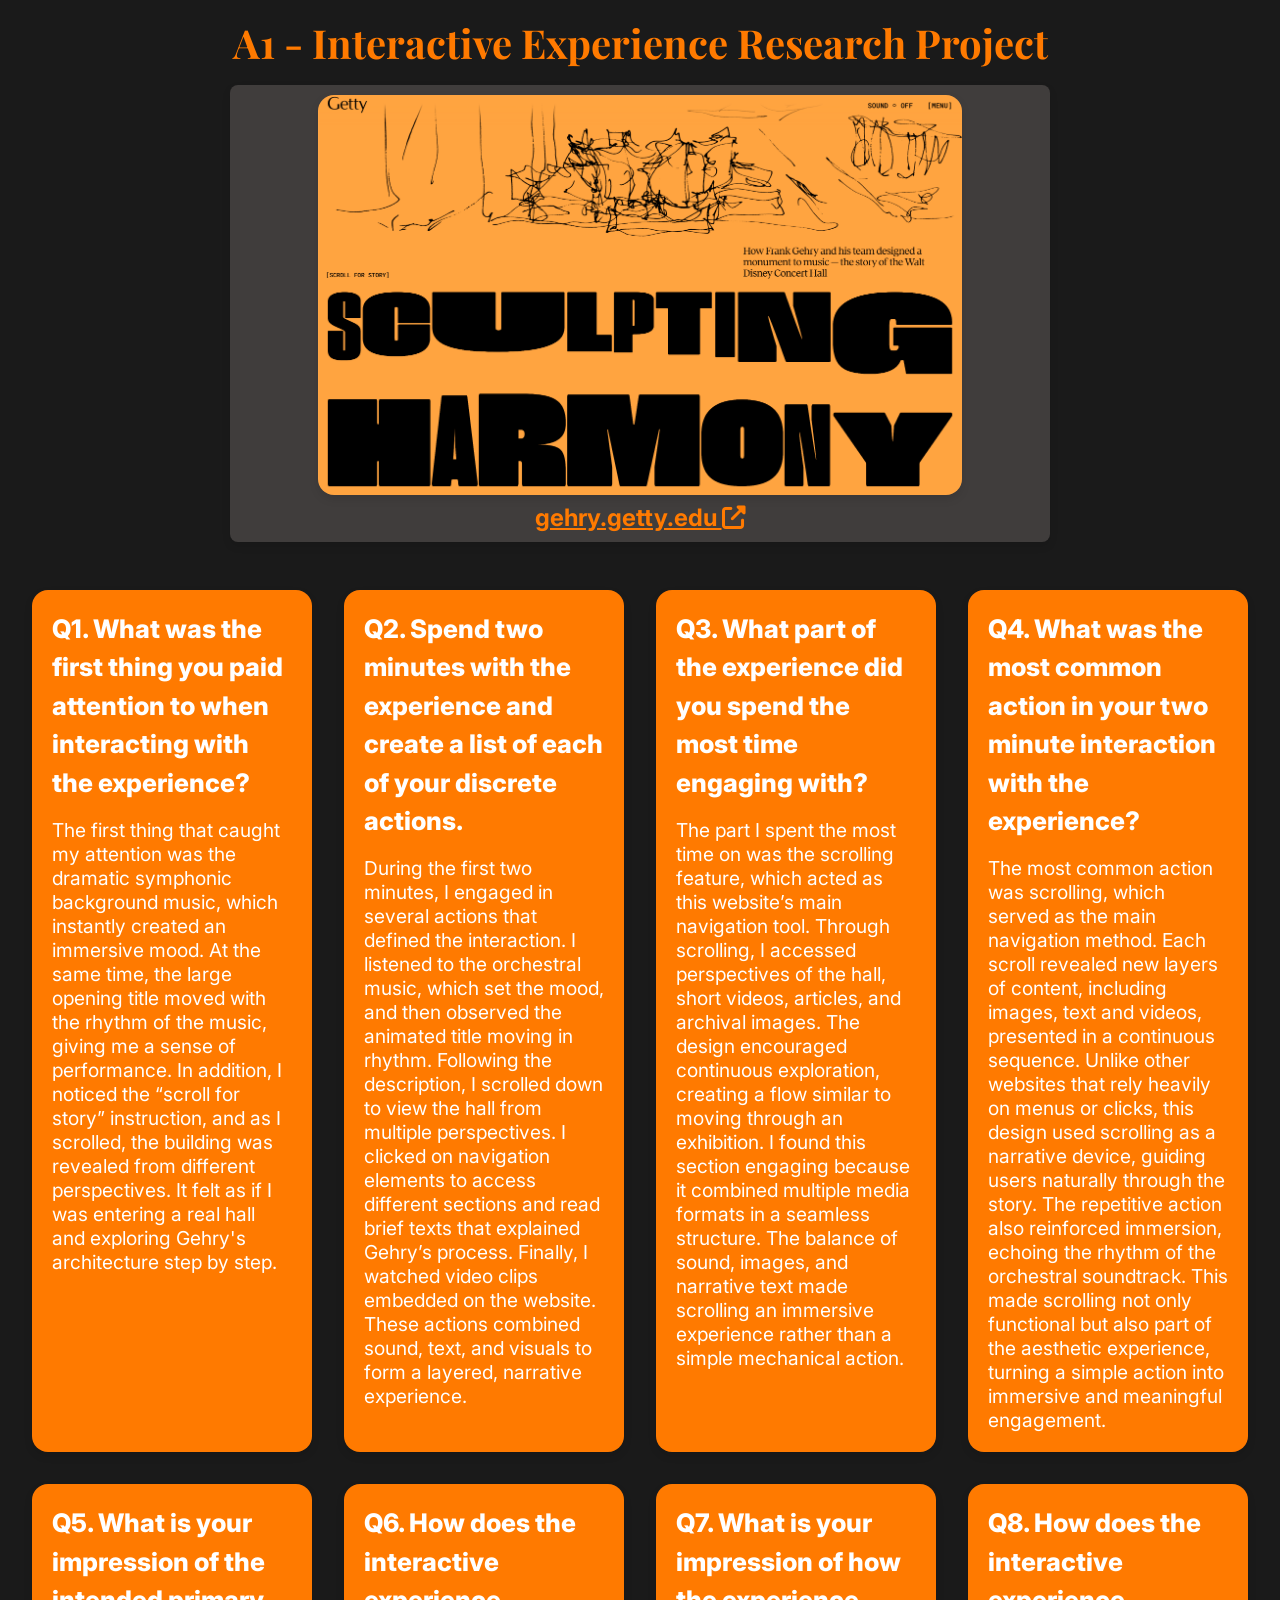
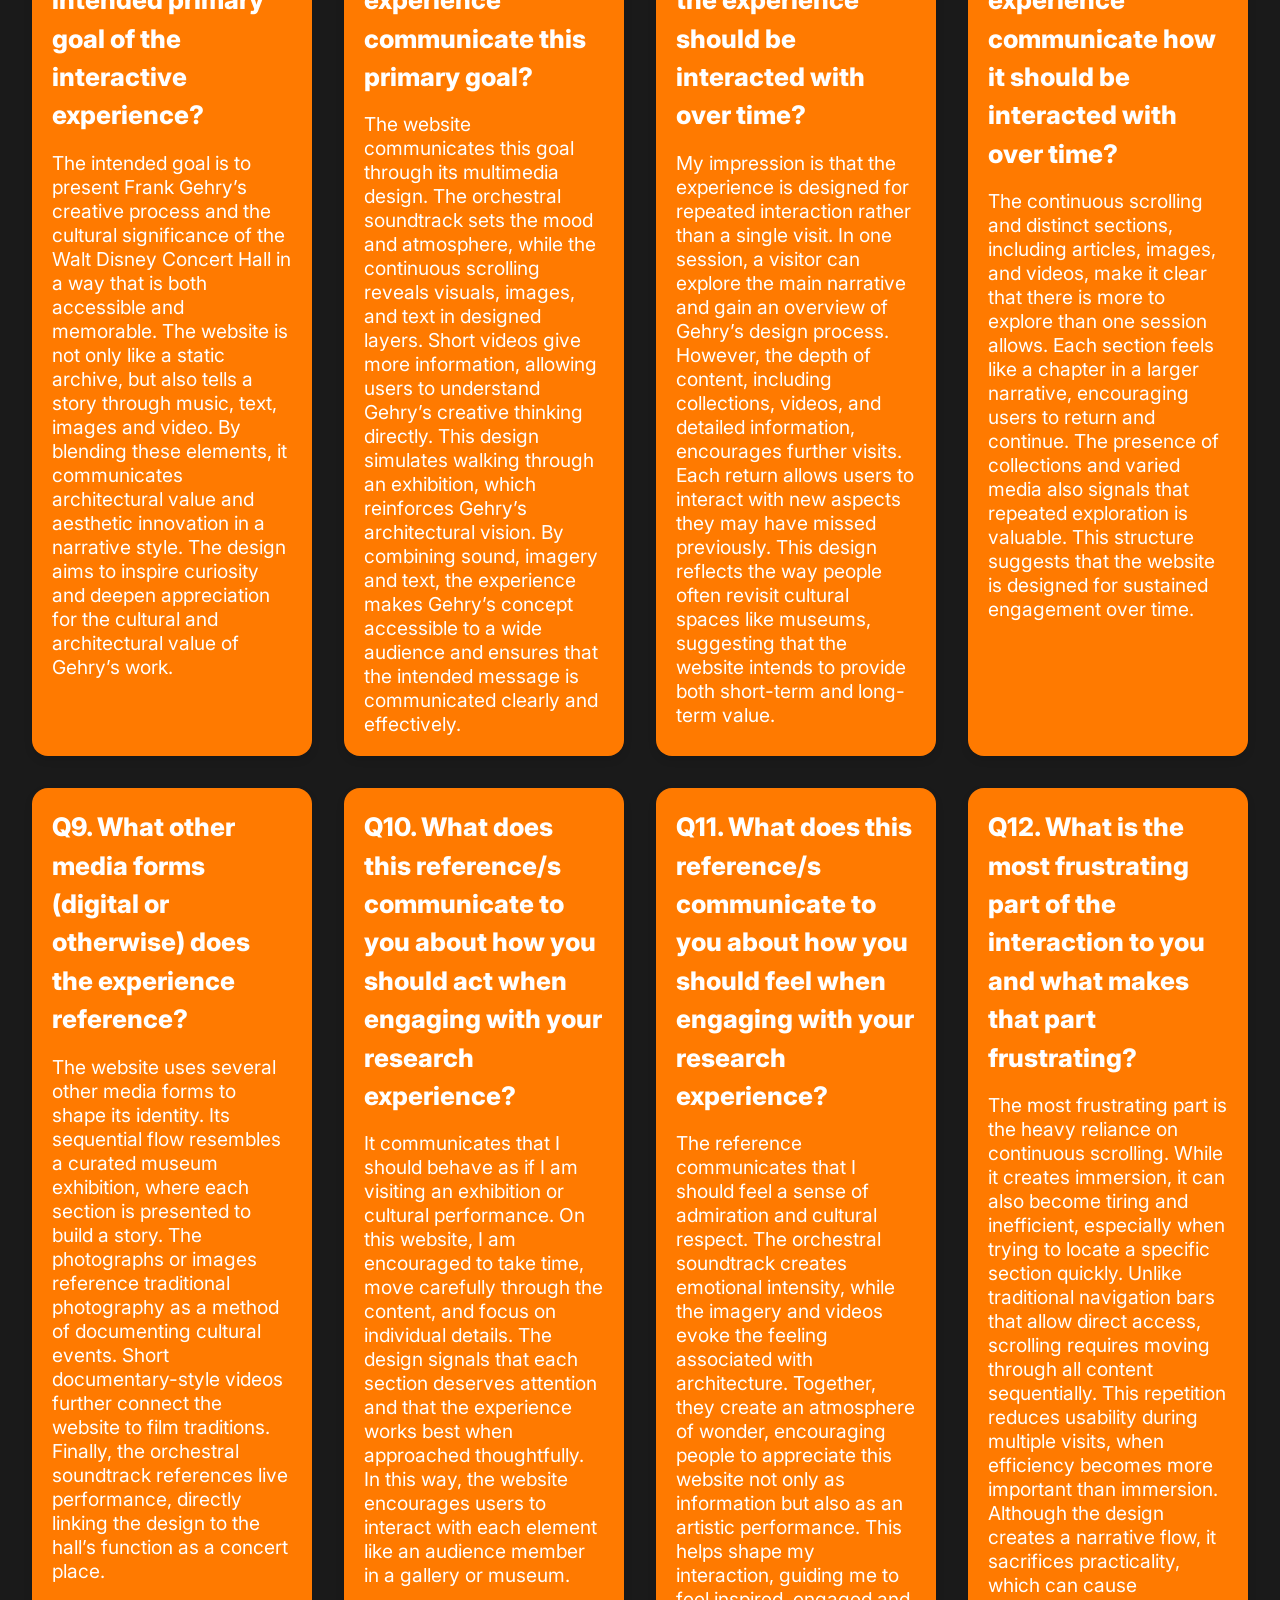
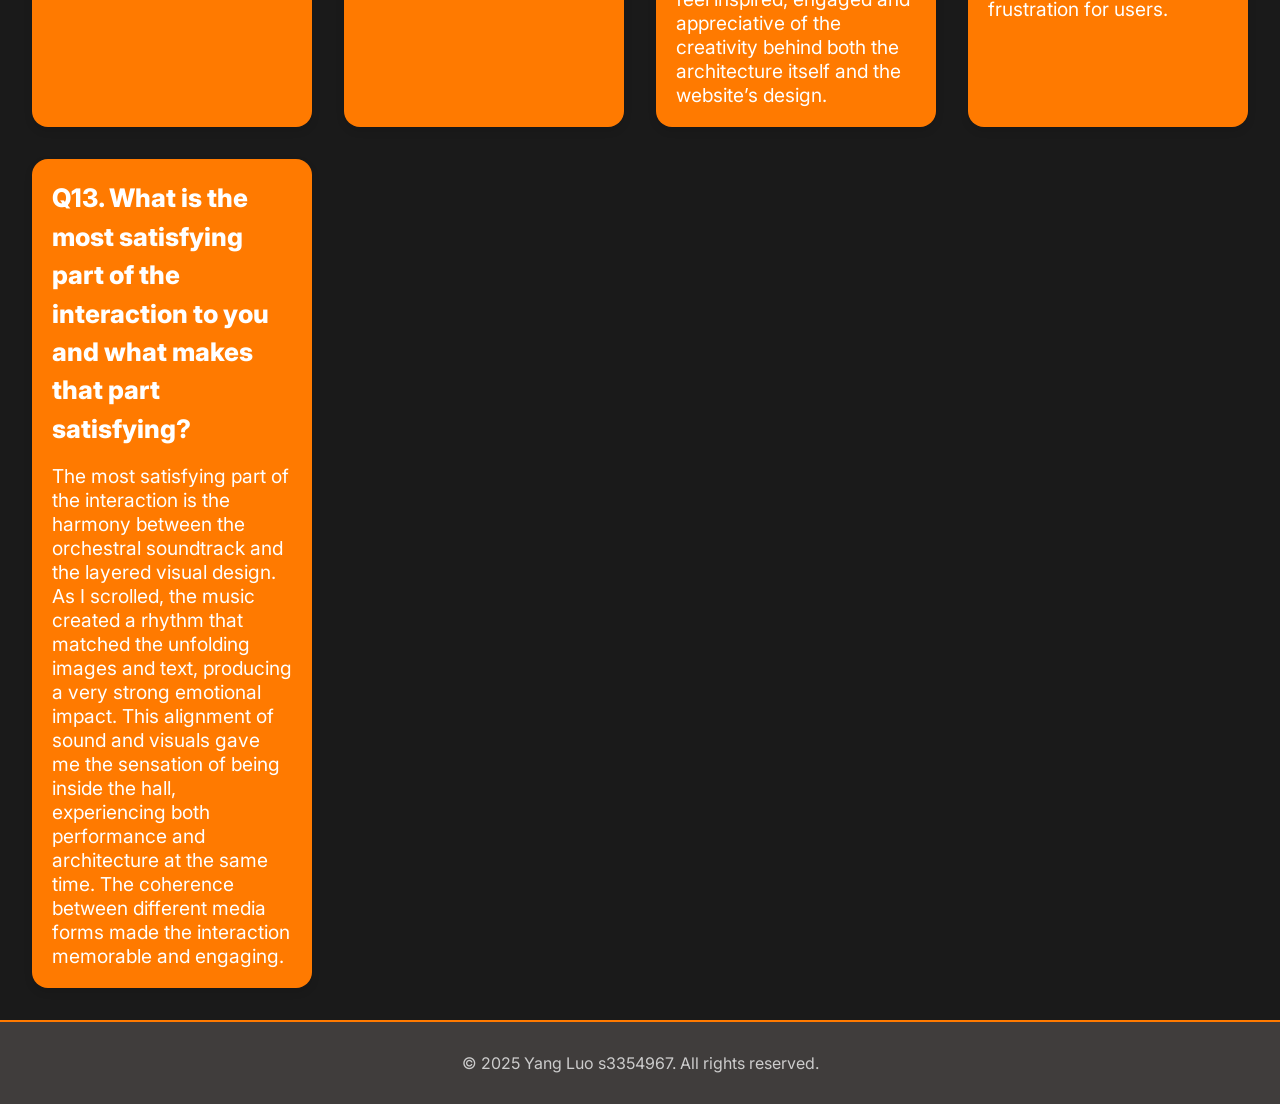
==== assignment1/index.html @ c5dcdebf "update at1 at1 update" ====
<!DOCTYPE html>
<html lang="en">
  <head>
    <meta charset="UTF-8" />
    <meta name="viewport" content="width=device-width, initial-scale=1.0" />
    <title>Interactive Experience Research Project</title>
    <link rel="stylesheet" href="style.css" />
    <link
      href="https://fonts.googleapis.com/css2?family=Inter&family=Playfair+Display&display=swap"
      rel="stylesheet"
    />
    <link
      rel="stylesheet"
      href="https://cdnjs.cloudflare.com/ajax/libs/font-awesome/6.4.0/css/all.min.css"
    />
    <link rel="apple-touch-icon" sizes="180x180" href="/apple-touch-icon.png" />
    <link rel="icon" type="image/png" sizes="32x32" href="/favicon-32x32.png" />
    <link rel="icon" type="image/png" sizes="16x16" href="/favicon-16x16.png" />
    <link rel="manifest" href="/site.webmanifest" />
  </head>
  <body>
    <h1>A1 - Interactive Experience Research Project</h1>
    <figure class="cover">
      <img src="images/img1.png" alt="website" />
      <figcaption>
        <a href="https://gehry.getty.edu/" target="_blank">
          gehry.getty.edu
          <i class="fas fa-external-link-alt"></i>
        </a>
      </figcaption>
    </figure>

    <div class="container">
      <section class="card">
        <h2>
          Q1. What was the first thing you paid attention to when interacting
          with the experience?
        </h2>
        <p class="answer">
          The first thing that caught my attention was the dramatic symphonic
          background music, which instantly created an immersive mood. At the
          same time, the large opening title moved with the rhythm of the music,
          giving me a sense of performance. In addition, I noticed the “scroll
          for story” instruction, and as I scrolled, the building was revealed
          from different perspectives. It felt as if I was entering a real hall
          and exploring Gehry's architecture step by step.
        </p>
      </section>
      <section class="card">
        <h2>
          Q2. Spend two minutes with the experience and create a list of each of
          your discrete actions.
        </h2>
        <p class="answer">
          During the first two minutes, I engaged in several actions that
          defined the interaction. I listened to the orchestral music, which set
          the mood, and then observed the animated title moving in rhythm.
          Following the description, I scrolled down to view the hall from
          multiple perspectives. I clicked on navigation elements to access
          different sections and read brief texts that explained Gehry’s
          process. Finally, I watched video clips embedded on the website. These
          actions combined sound, text, and visuals to form a layered, narrative
          experience.
        </p>
      </section>
      <section class="card">
        <h2>
          Q3. What part of the experience did you spend the most time engaging
          with?
        </h2>
        <p class="answer">
          The part I spent the most time on was the scrolling feature, which
          acted as this website’s main navigation tool. Through scrolling, I
          accessed perspectives of the hall, short videos, articles, and
          archival images. The design encouraged continuous exploration,
          creating a flow similar to moving through an exhibition. I found this
          section engaging because it combined multiple media formats in a
          seamless structure. The balance of sound, images, and narrative text
          made scrolling an immersive experience rather than a simple mechanical
          action.
        </p>
      </section>
      <section class="card">
        <h2>
          Q4. What was the most common action in your two minute interaction
          with the experience?
        </h2>
        <p class="answer">
          The most common action was scrolling, which served as the main
          navigation method. Each scroll revealed new layers of content,
          including images, text and videos, presented in a continuous sequence.
          Unlike other websites that rely heavily on menus or clicks, this
          design used scrolling as a narrative device, guiding users naturally
          through the story. The repetitive action also reinforced immersion,
          echoing the rhythm of the orchestral soundtrack. This made scrolling
          not only functional but also part of the aesthetic experience, turning
          a simple action into immersive and meaningful engagement.
        </p>
      </section>
      <section class="card">
        <h2>
          Q5. What is your impression of the intended primary goal of the
          interactive experience?
        </h2>
        <p class="answer">
          The intended goal is to present Frank Gehry’s creative process and the
          cultural significance of the Walt Disney Concert Hall in a way that is
          both accessible and memorable. The website is not only like a static
          archive, but also tells a story through music, text, images and video.
          By blending these elements, it communicates architectural value and
          aesthetic innovation in a narrative style. The design aims to inspire
          curiosity and deepen appreciation for the cultural and architectural
          value of Gehry’s work.
        </p>
      </section>
      <section class="card">
        <h2>
          Q6. How does the interactive experience communicate this primary goal?
        </h2>
        <p class="answer">
          The website communicates this goal through its multimedia design. The
          orchestral soundtrack sets the mood and atmosphere, while the
          continuous scrolling reveals visuals, images, and text in designed
          layers. Short videos give more information, allowing users to
          understand Gehry’s creative thinking directly. This design simulates
          walking through an exhibition, which reinforces Gehry’s architectural
          vision. By combining sound, imagery and text, the experience makes
          Gehry’s concept accessible to a wide audience and ensures that the
          intended message is communicated clearly and effectively.
        </p>
      </section>
      <section class="card">
        <h2>
          Q7. What is your impression of how the experience should be interacted
          with over time?
        </h2>
        <p class="answer">
          My impression is that the experience is designed for repeated
          interaction rather than a single visit. In one session, a visitor can
          explore the main narrative and gain an overview of Gehry’s design
          process. However, the depth of content, including collections, videos,
          and detailed information, encourages further visits. Each return
          allows users to interact with new aspects they may have missed
          previously. This design reflects the way people often revisit cultural
          spaces like museums, suggesting that the website intends to provide
          both short-term and long-term value.
        </p>
      </section>
      <section class="card">
        <h2>
          Q8. How does the interactive experience communicate how it should be
          interacted with over time?
        </h2>
        <p class="answer">
          The continuous scrolling and distinct sections, including articles,
          images, and videos, make it clear that there is more to explore than
          one session allows. Each section feels like a chapter in a larger
          narrative, encouraging users to return and continue. The presence of
          collections and varied media also signals that repeated exploration is
          valuable. This structure suggests that the website is designed for
          sustained engagement over time.
        </p>
      </section>
      <section class="card">
        <h2>
          Q9. What other media forms (digital or otherwise) does the experience
          reference?
        </h2>
        <p class="answer">
          The website uses several other media forms to shape its identity. Its
          sequential flow resembles a curated museum exhibition, where each
          section is presented to build a story. The photographs or images
          reference traditional photography as a method of documenting cultural
          events. Short documentary-style videos further connect the website to
          film traditions. Finally, the orchestral soundtrack references live
          performance, directly linking the design to the hall’s function as a
          concert place.
        </p>
      </section>
      <section class="card">
        <h2>
          Q10. What does this reference/s communicate to you about how you
          should act when engaging with your research experience?
        </h2>
        <p class="answer">
          It communicates that I should behave as if I am visiting an exhibition
          or cultural performance. On this website, I am encouraged to take
          time, move carefully through the content, and focus on individual
          details. The design signals that each section deserves attention and
          that the experience works best when approached thoughtfully. In this
          way, the website encourages users to interact with each element like
          an audience member in a gallery or museum.
        </p>
      </section>

      <section class="card">
        <h2>
          Q11. What does this reference/s communicate to you about how you
          should feel when engaging with your research experience?
        </h2>
        <p class="answer">
          The reference communicates that I should feel a sense of admiration
          and cultural respect. The orchestral soundtrack creates emotional
          intensity, while the imagery and videos evoke the feeling associated
          with architecture. Together, they create an atmosphere of wonder,
          encouraging people to appreciate this website not only as information
          but also as an artistic performance. This helps shape my interaction,
          guiding me to feel inspired, engaged and appreciative of the
          creativity behind both the architecture itself and the website’s
          design.
        </p>
      </section>
      <section class="card">
        <h2>
          Q12. What is the most frustrating part of the interaction to you and
          what makes that part frustrating?
        </h2>
        <p class="answer">
          The most frustrating part is the heavy reliance on continuous
          scrolling. While it creates immersion, it can also become tiring and
          inefficient, especially when trying to locate a specific section
          quickly. Unlike traditional navigation bars that allow direct access,
          scrolling requires moving through all content sequentially. This
          repetition reduces usability during multiple visits, when efficiency
          becomes more important than immersion. Although the design creates a
          narrative flow, it sacrifices practicality, which can cause
          frustration for users.
        </p>
      </section>
      <section class="card">
        <h2>
          Q13. What is the most satisfying part of the interaction to you and
          what makes that part satisfying?
        </h2>
        <p class="answer">
          The most satisfying part of the interaction is the harmony between the
          orchestral soundtrack and the layered visual design. As I scrolled,
          the music created a rhythm that matched the unfolding images and text,
          producing a very strong emotional impact. This alignment of sound and
          visuals gave me the sensation of being inside the hall, experiencing
          both performance and architecture at the same time. The coherence
          between different media forms made the interaction memorable and
          engaging.
        </p>
      </section>
    </div>
    <footer>
      <p>&copy; 2025 Yang Luo s3354967. All rights reserved.</p>
    </footer>
  </body>
</html>
---- assignment1/style.css ----
html,
body {
  background-color: #1a1a1a;
  height: 100%;
  margin: 0;
  font-family: "Inter", sans-serif;
  color: #ffffff;
}

h1 {
  font-family: "Playfair Display", serif;
  font-size: 2.5em;
  color: #ff7a00;
  margin: 1rem 1rem 0.25rem;
  text-align: center;
}

.cover {
  font-family: "Inter", sans-serif;
  font-size: 1.5em;
  max-width: 800px;
  color: #ff7a00;
  display: flex;
  flex-direction: column;
  align-items: center;
  margin: 1rem auto;
  text-align: center;
  padding: 10px;
  background-color: #403d3c;
  border-radius: 8px;
  box-shadow: 0 4px 8px rgba(0, 0, 0, 0.1);
}

.cover img {
  width: auto;
  height: 400px;
  object-fit: cover;
  border-radius: 16px;
  box-shadow: 0 4px 10px rgba(0, 0, 0, 0.1);
  margin-bottom: 0.5rem;
}
.cover figcaption {
  font-family: "Inter", sans-serif;
  font-size: 1em;
  color: #403d3c;
  text-align: center;
}
.cover figcaption a {
  color: #ff7a00;
  text-decoration: underline;
  font-weight: bold;
}

.container {
  display: grid;
  grid-template-columns: repeat(4, 1fr);
  max-width: 2100px;
  margin: 0 auto;
  gap: 2rem;
  padding: 2rem;
  align-items: stretch;
}

.card {
  background: #ff7a00;
  padding: 1.25rem;
  border-radius: 16px;
  display: grid;
  grid-template-rows: auto 1fr;
  color: #ffffff;
  font-size: 1.2rem;
  box-shadow: 0 4px 8px rgba(0, 0, 0, 0.1);
}

.card h2 {
  margin: 0 0 1rem;
  font-weight: 800;
  font-size: 1.6rem;
  line-height: 1.5;
}

.answer {
  margin: 0;
  line-height: 1.5rem;
  font-family: "Inter", sans-serif;
  color: #ffffff;
  font-size: 1.2rem;
  text-align: left;
}

footer {
  font-family: "Inter", sans-serif;
  text-align: center;
  padding: 15px;
  background-color: #403d3c;
  font-size: 1rem;
  color: #cccccc;
  border-top: 2px solid #ff7a00;
}
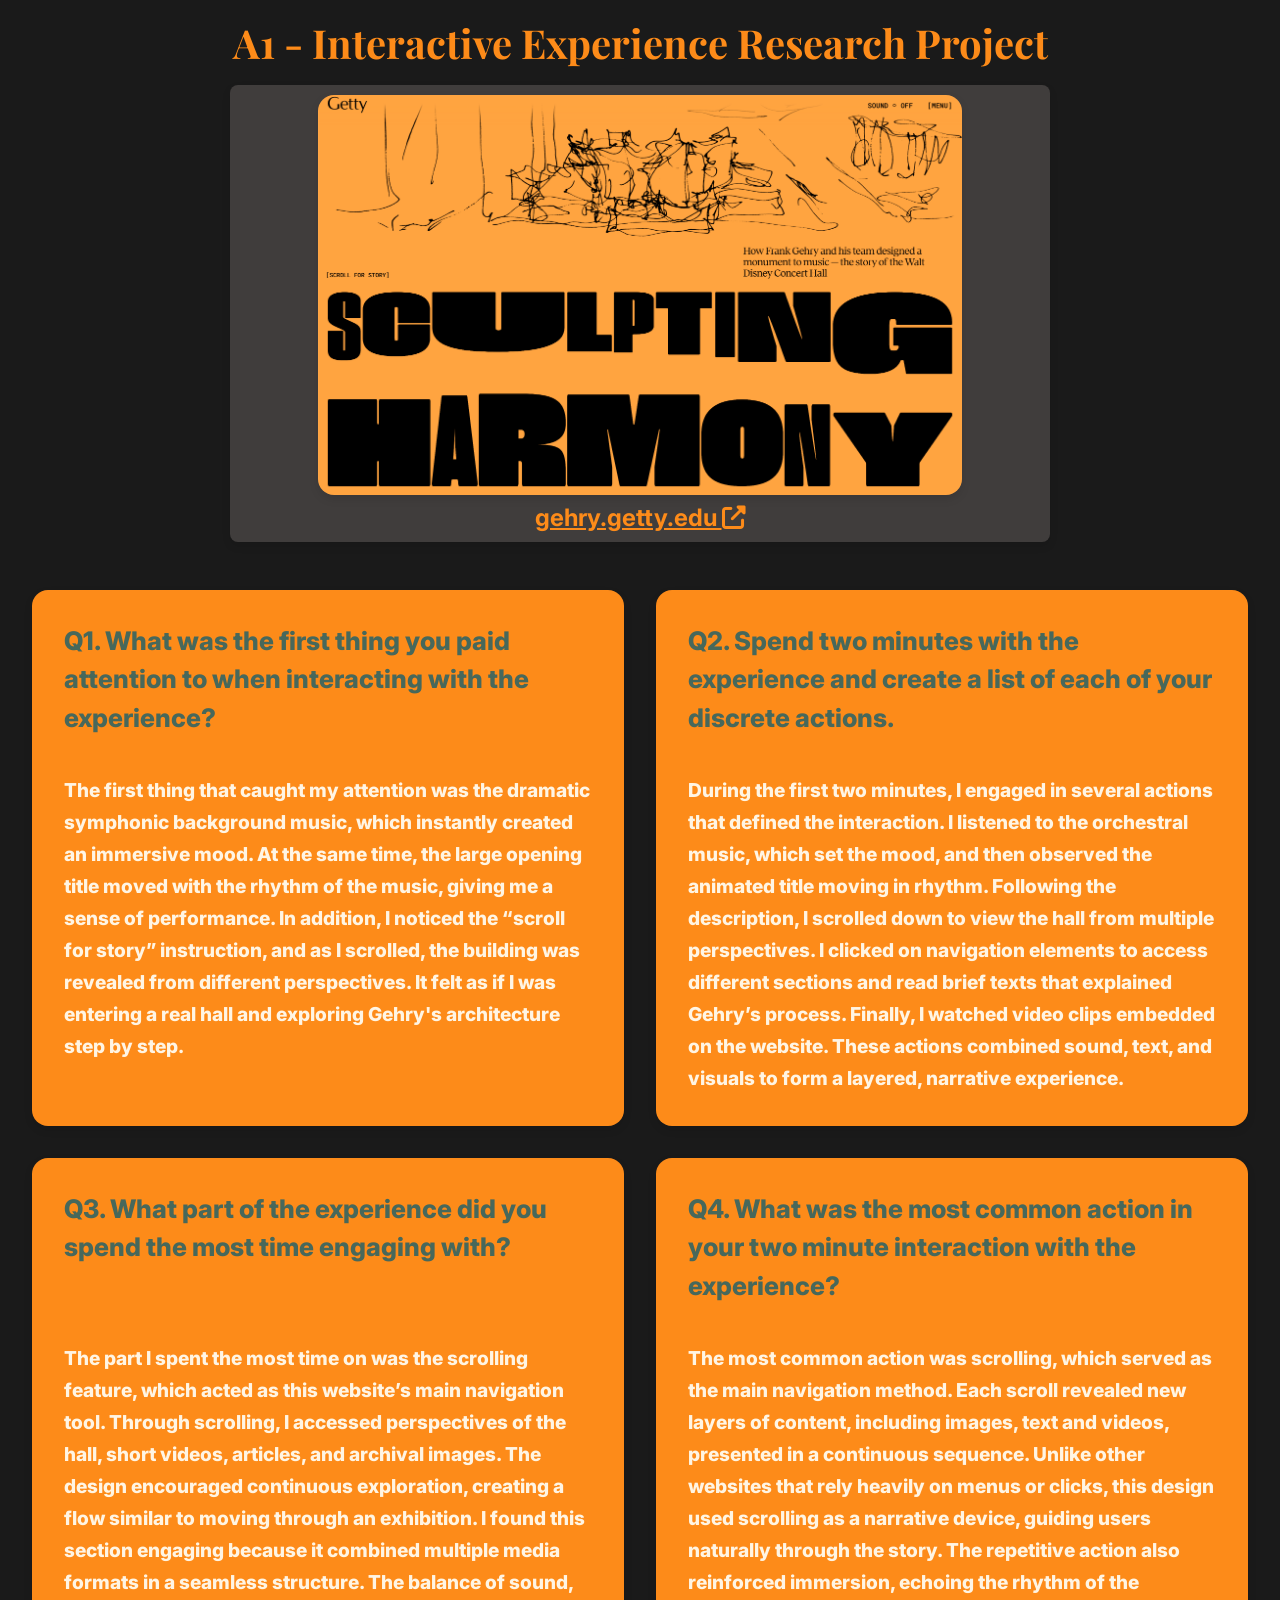
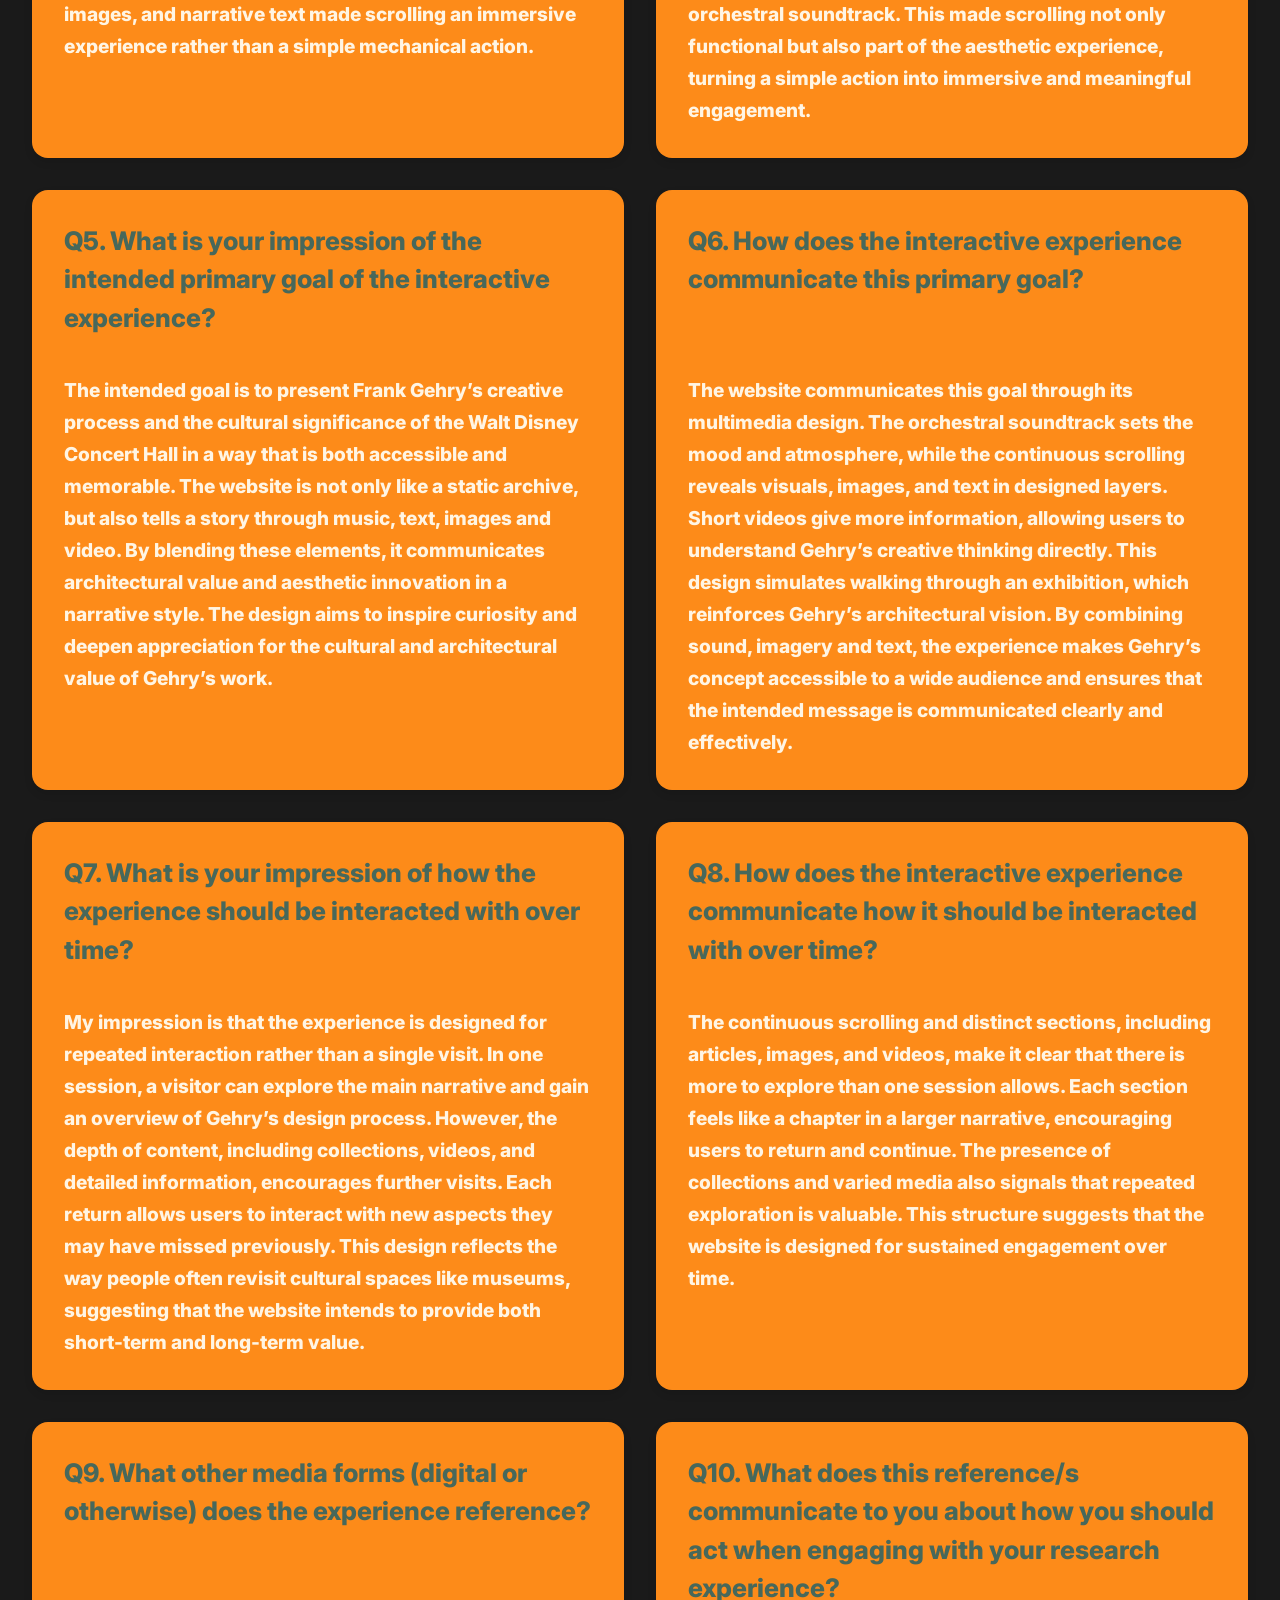
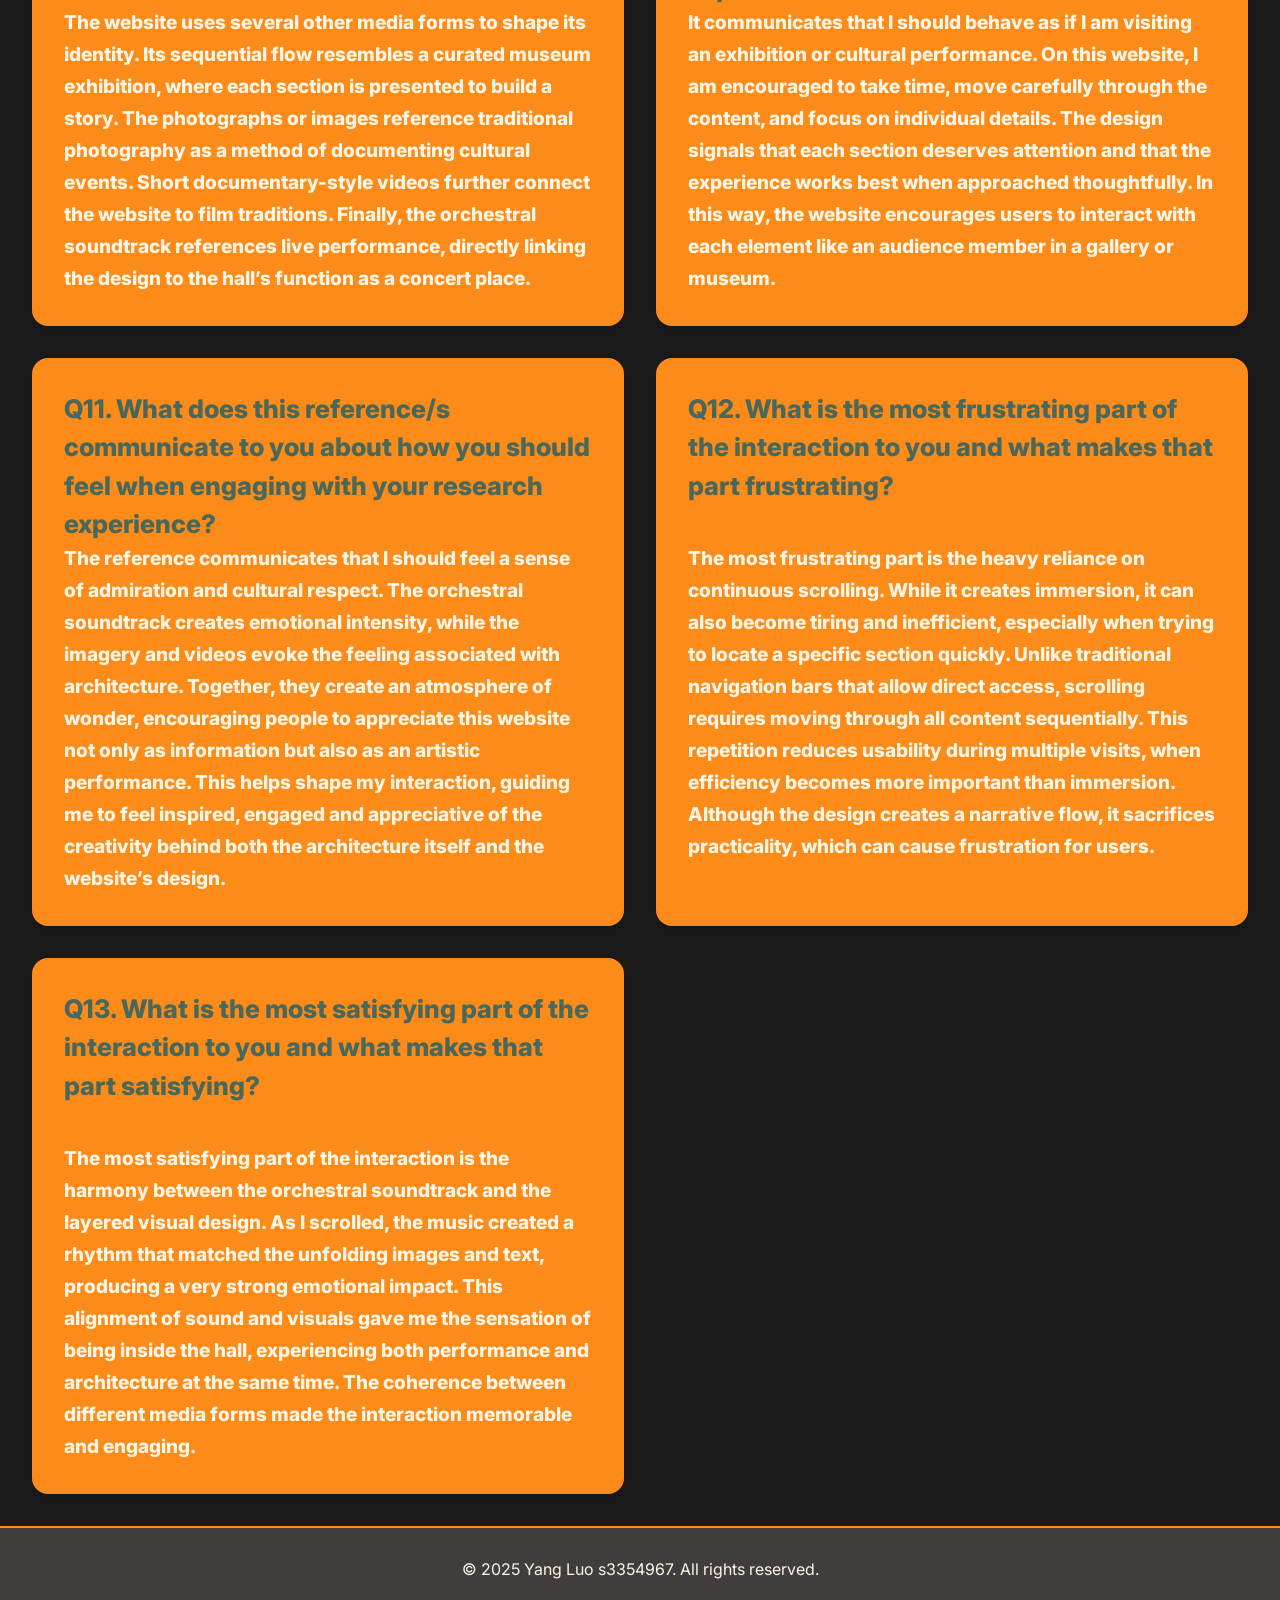
==== commit 0f0a4ac3: "css updated" ====
--- a/assignment1/index.html
+++ b/assignment1/index.html
@@ -4,7 +4,6 @@
     <meta charset="UTF-8" />
     <meta name="viewport" content="width=device-width, initial-scale=1.0" />
     <title>Interactive Experience Research Project</title>
-    <link rel="stylesheet" href="style.css" />
     <link
       href="https://fonts.googleapis.com/css2?family=Inter&family=Playfair+Display&display=swap"
       rel="stylesheet"
@@ -13,13 +12,16 @@
       rel="stylesheet"
       href="https://cdnjs.cloudflare.com/ajax/libs/font-awesome/6.4.0/css/all.min.css"
     />
-    <link rel="apple-touch-icon" sizes="180x180" href="/apple-touch-icon.png" />
-    <link rel="icon" type="image/png" sizes="32x32" href="/favicon-32x32.png" />
-    <link rel="icon" type="image/png" sizes="16x16" href="/favicon-16x16.png" />
+    <link rel="stylesheet" href="style.css" />
+    <link rel="apple-touch-icon" sizes="180x180" href="apple-touch-icon.png" />
+    <link rel="icon" type="image/png" sizes="32x32" href="favicon-32x32.png" />
+    <link rel="icon" type="image/png" sizes="16x16" href="favicon-16x16.png" />
     <link rel="manifest" href="/site.webmanifest" />
   </head>
   <body>
     <h1>A1 - Interactive Experience Research Project</h1>
+    <!-- Figure: shows a screenshot and a caption with the souce link.
+         This explains the context of my assignment -->
     <figure class="cover">
       <img src="images/img1.png" alt="website" />
       <figcaption>
@@ -29,7 +31,8 @@
         </a>
       </figcaption>
     </figure>
-
+    <!-- Container for all question-and-answer cards, 
+             I use Grid for responsive layout -->
     <div class="container">
       <section class="card">
         <h2>
@@ -166,6 +169,7 @@
           Q9. What other media forms (digital or otherwise) does the experience
           reference?
         </h2>
+
         <p class="answer">
           The website uses several other media forms to shape its identity. Its
           sequential flow resembles a curated museum exhibition, where each
@@ -244,6 +248,7 @@
         </p>
       </section>
     </div>
+    <!--  -->
     <footer>
       <p>&copy; 2025 Yang Luo s3354967. All rights reserved.</p>
     </footer>
--- a/assignment1/style.css
+++ b/assignment1/style.css
@@ -1,16 +1,25 @@
+:root {
+  --title-height: 8.5rem;
+  --title-gap: 1rem;
+  --answer-gap: 1rem;
+  --primary-color: #fd8b19;
+  --secondary-color: #47685b;
+  --text-color: #fff5e4;
+  --secondary-bg-color: #403d3c;
+}
+
 html,
 body {
   background-color: #1a1a1a;
   height: 100%;
   margin: 0;
   font-family: "Inter", sans-serif;
-  color: #ffffff;
 }
 
 h1 {
   font-family: "Playfair Display", serif;
   font-size: 2.5em;
-  color: #ff7a00;
+  color: var(--primary-color);
   margin: 1rem 1rem 0.25rem;
   text-align: center;
 }
@@ -19,14 +28,14 @@
   font-family: "Inter", sans-serif;
   font-size: 1.5em;
   max-width: 800px;
-  color: #ff7a00;
+  color: var(--primary-color);
   display: flex;
   flex-direction: column;
   align-items: center;
   margin: 1rem auto;
   text-align: center;
   padding: 10px;
-  background-color: #403d3c;
+  background-color: var(--secondary-bg-color);
   border-radius: 8px;
   box-shadow: 0 4px 8px rgba(0, 0, 0, 0.1);
 }
@@ -46,15 +55,15 @@
   text-align: center;
 }
 .cover figcaption a {
-  color: #ff7a00;
+  color: var(--primary-color);
   text-decoration: underline;
   font-weight: bold;
 }
 
 .container {
   display: grid;
-  grid-template-columns: repeat(4, 1fr);
-  max-width: 2100px;
+  grid-template-columns: repeat(auto-fill, minmax(450px, 1fr));
+  max-width: 2400px;
   margin: 0 auto;
   gap: 2rem;
   padding: 2rem;
@@ -62,38 +71,48 @@
 }
 
 .card {
-  background: #ff7a00;
-  padding: 1.25rem;
+  background: var(--primary-color);
+  padding: 2rem;
   border-radius: 16px;
   display: grid;
-  grid-template-rows: auto 1fr;
-  color: #ffffff;
+  grid-template-rows: var(--title-height) 1fr;
+  row-gap: var(--title-gap);
+  color: var(--primary-color);
   font-size: 1.2rem;
   box-shadow: 0 4px 8px rgba(0, 0, 0, 0.1);
 }
 
 .card h2 {
-  margin: 0 0 1rem;
+  margin: 0;
   font-weight: 800;
   font-size: 1.6rem;
   line-height: 1.5;
+  align-self: start;
+  overflow: hidden;
+  color: var(--secondary-color);
 }
 
 .answer {
   margin: 0;
-  line-height: 1.5rem;
+  line-height: 2rem;
   font-family: "Inter", sans-serif;
-  color: #ffffff;
+  color: var(--text-color);
+  font-weight: 800;
   font-size: 1.2rem;
   text-align: left;
+  display: flex;
+  flex-direction: column;
+  gap: var(--answer-gap);
+
+  overflow: auto;
 }
 
 footer {
   font-family: "Inter", sans-serif;
   text-align: center;
   padding: 15px;
-  background-color: #403d3c;
+  background-color: var(--secondary-bg-color);
   font-size: 1rem;
-  color: #cccccc;
-  border-top: 2px solid #ff7a00;
+  color: var(--text-color);
+  border-top: 2px solid var(--primary-color);
 }
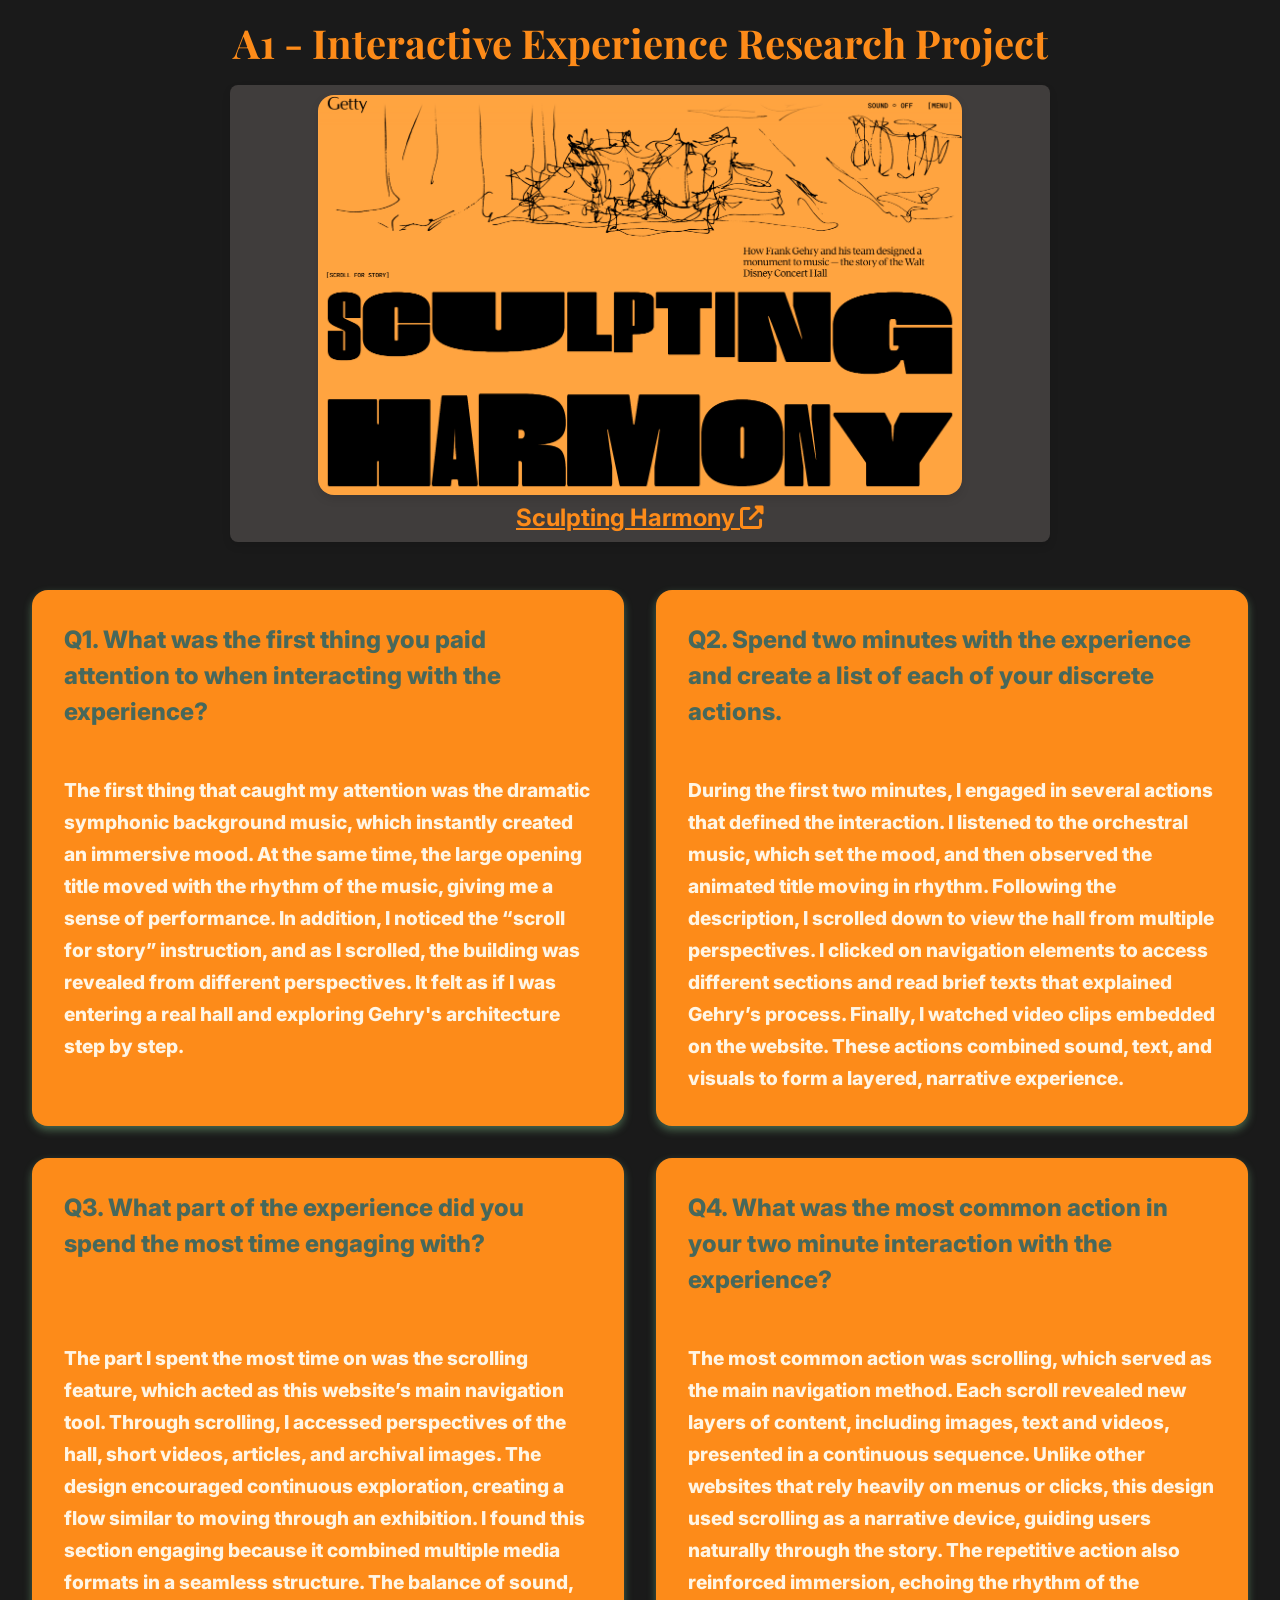
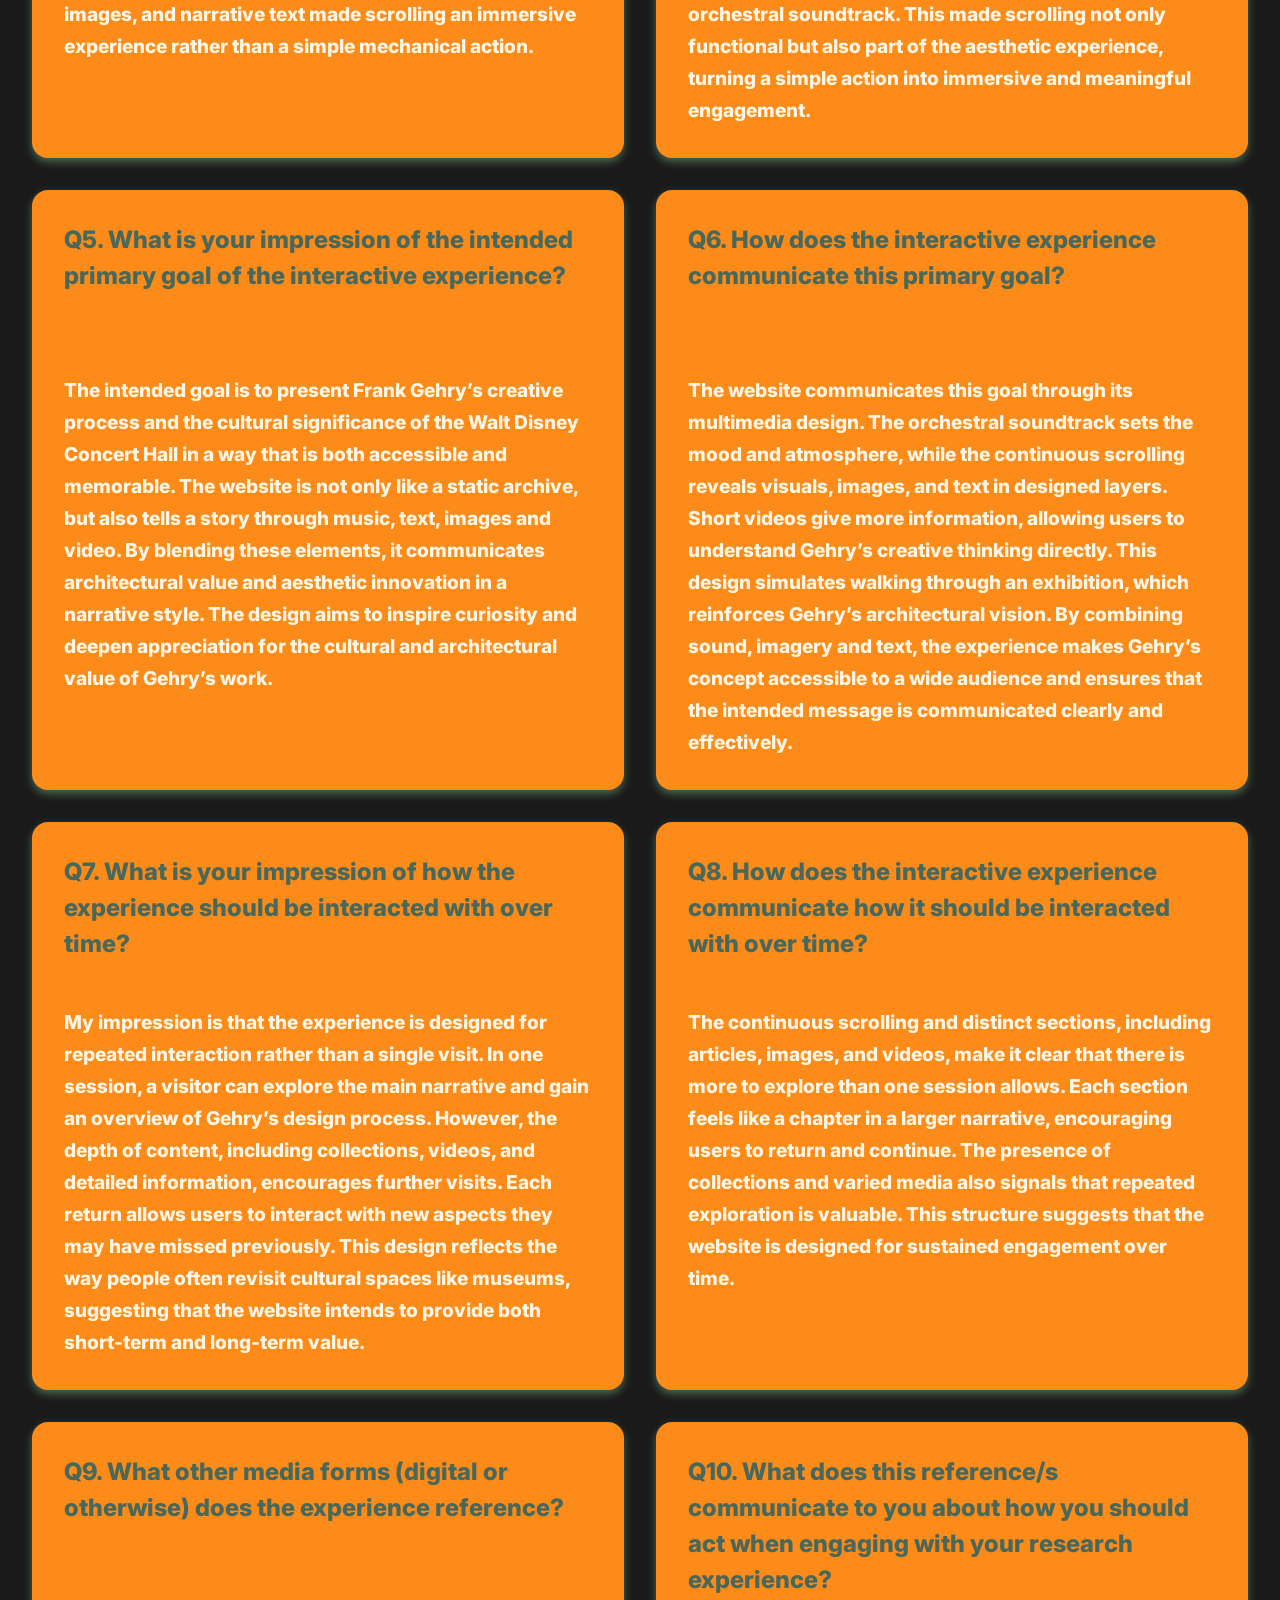
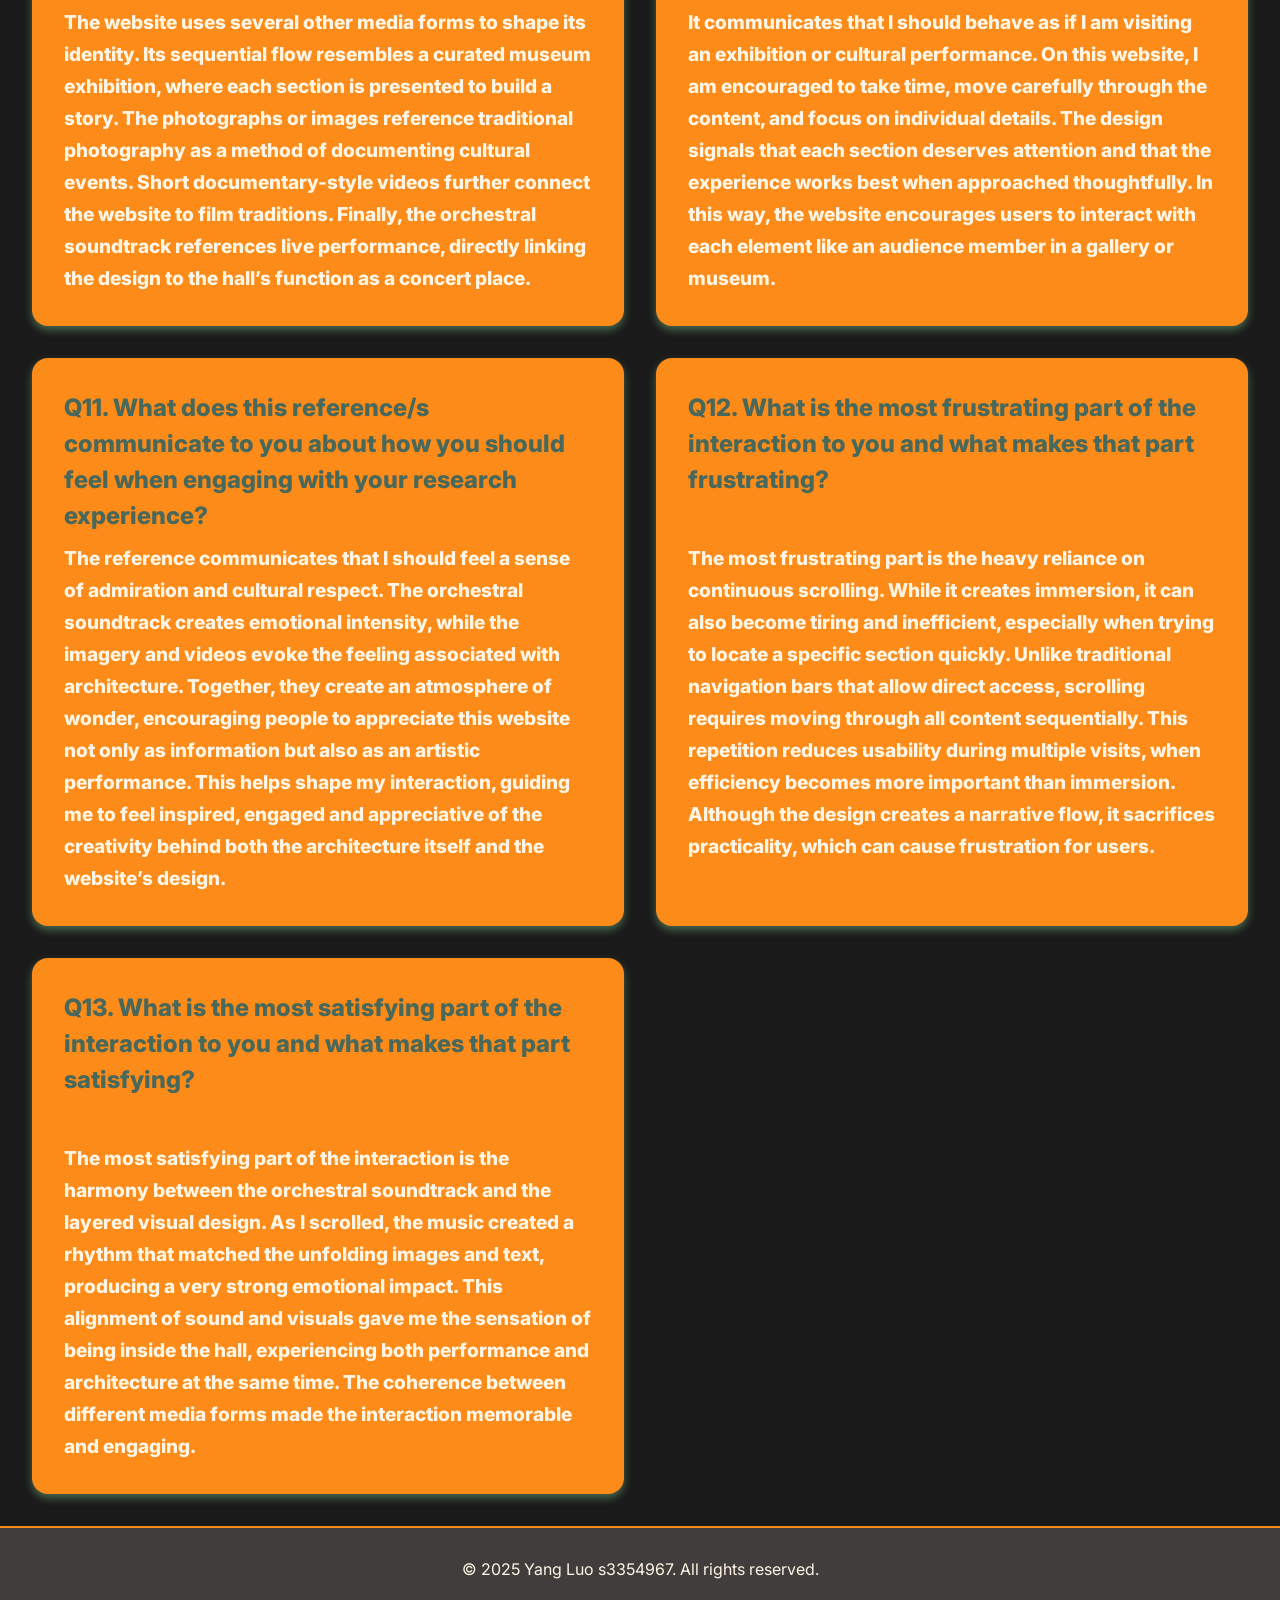
==== commit eb1bc799: "Update documentation" ====
--- a/assignment1/index.html
+++ b/assignment1/index.html
@@ -26,7 +26,7 @@
       <img src="images/img1.png" alt="website" />
       <figcaption>
         <a href="https://gehry.getty.edu/" target="_blank">
-          gehry.getty.edu
+          Sculpting Harmony
           <i class="fas fa-external-link-alt"></i>
         </a>
       </figcaption>
@@ -202,6 +202,7 @@
           Q11. What does this reference/s communicate to you about how you
           should feel when engaging with your research experience?
         </h2>
+
         <p class="answer">
           The reference communicates that I should feel a sense of admiration
           and cultural respect. The orchestral soundtrack creates emotional
@@ -248,7 +249,7 @@
         </p>
       </section>
     </div>
-    <!--  -->
+    <!-- Footer : show my name and student ID -->
     <footer>
       <p>&copy; 2025 Yang Luo s3354967. All rights reserved.</p>
     </footer>
--- a/assignment1/style.css
+++ b/assignment1/style.css
@@ -1,16 +1,26 @@
+/* I chose black and orange as my main colour scheme because it connects directly 
+to the visual identity of the Gehry Getty website. The black background 
+references the immersive concert hall environment, while the orange accent 
+reflects stage lights and warmth. This creates a strong contrast for readability 
+and a thematic link to the interactive experience I analysed. */
+
+/* This is for managment my website's colours and spacing.
+  Easy to change later and keep the style consistent */
 :root {
   --title-height: 8.5rem;
   --title-gap: 1rem;
-  --answer-gap: 1rem;
+  --answer-gap: 2rem;
+  --bg-colour: #1a1a1a;
   --primary-color: #fd8b19;
   --secondary-color: #47685b;
   --text-color: #fff5e4;
   --secondary-bg-color: #403d3c;
 }
-
+/* Dark background to make orange cards stand out.
+   Inter is clean and readable on screen */
 html,
 body {
-  background-color: #1a1a1a;
+  background-color: var(--bg-colour);
   height: 100%;
   margin: 0;
   font-family: "Inter", sans-serif;
@@ -24,6 +34,7 @@
   text-align: center;
 }
 
+/* This is for the screenshot and source link */
 .cover {
   font-family: "Inter", sans-serif;
   font-size: 1.5em;
@@ -40,6 +51,7 @@
   box-shadow: 0 4px 8px rgba(0, 0, 0, 0.1);
 }
 
+/* Fixed height and object-fit to keep the image tidy on the screen   */
 .cover img {
   width: auto;
   height: 400px;
@@ -48,10 +60,11 @@
   box-shadow: 0 4px 10px rgba(0, 0, 0, 0.1);
   margin-bottom: 0.5rem;
 }
+/* using underline and strong colour help link visibility and accessibility */
 .cover figcaption {
   font-family: "Inter", sans-serif;
   font-size: 1em;
-  color: #403d3c;
+  color: var(--secondary-bg-color);
   text-align: center;
 }
 .cover figcaption a {
@@ -60,6 +73,8 @@
   font-weight: bold;
 }
 
+/* Using grid layout is to wrap cards responsively.
+    set minmax(450px,1fr) keeps cards wide enourgh for comfortable reading. */
 .container {
   display: grid;
   grid-template-columns: repeat(auto-fill, minmax(450px, 1fr));
@@ -69,7 +84,8 @@
   padding: 2rem;
   align-items: stretch;
 }
-
+/* Card design: use strong colour, soft shadow to fit the theme.
+   Grid Layout: this keeps all titles aligned and answers starting at the same hight.*/
 .card {
   background: var(--primary-color);
   padding: 2rem;
@@ -79,19 +95,24 @@
   row-gap: var(--title-gap);
   color: var(--primary-color);
   font-size: 1.2rem;
-  box-shadow: 0 4px 8px rgba(0, 0, 0, 0.1);
+  box-shadow: 0 4px 8px rgba(154, 235, 161, 0.376);
 }
 
+/* Title styling: clear hierarchy and strong contrast with the card.
+   Using align-self:start is to align titles to the top of the title area.
+   Using overflow:hidden is to avoid overflow if the title is too long. */
 .card h2 {
   margin: 0;
   font-weight: 800;
-  font-size: 1.6rem;
+  font-size: 1.5rem;
   line-height: 1.5;
   align-self: start;
   overflow: hidden;
   color: var(--secondary-color);
 }
 
+/* High contrst colour, larger line hight and even spacing make the text area look clear.
+   Using flex is to manage multiple paragraphs or lists */
 .answer {
   margin: 0;
   line-height: 2rem;
@@ -103,10 +124,9 @@
   display: flex;
   flex-direction: column;
   gap: var(--answer-gap);
-
   overflow: auto;
 }
-
+/* Act as a closing banner for the webpage */
 footer {
   font-family: "Inter", sans-serif;
   text-align: center;
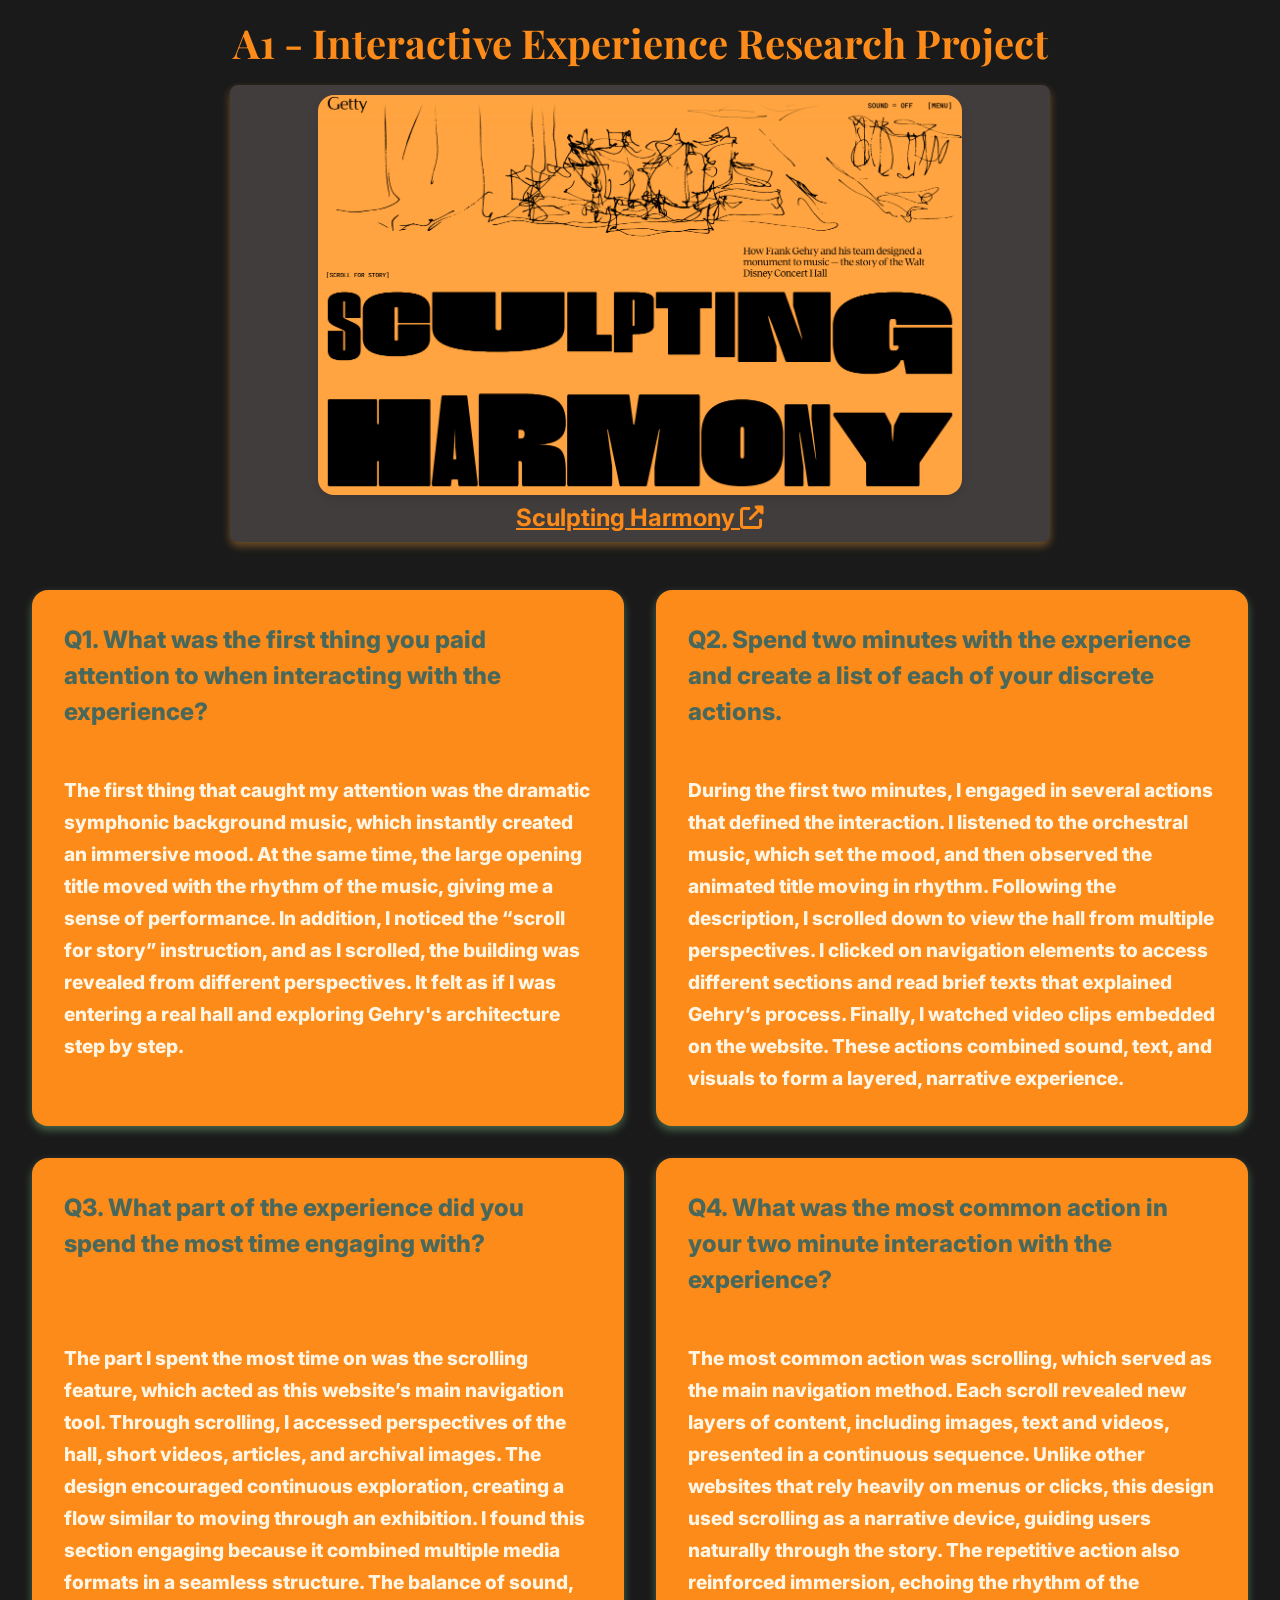
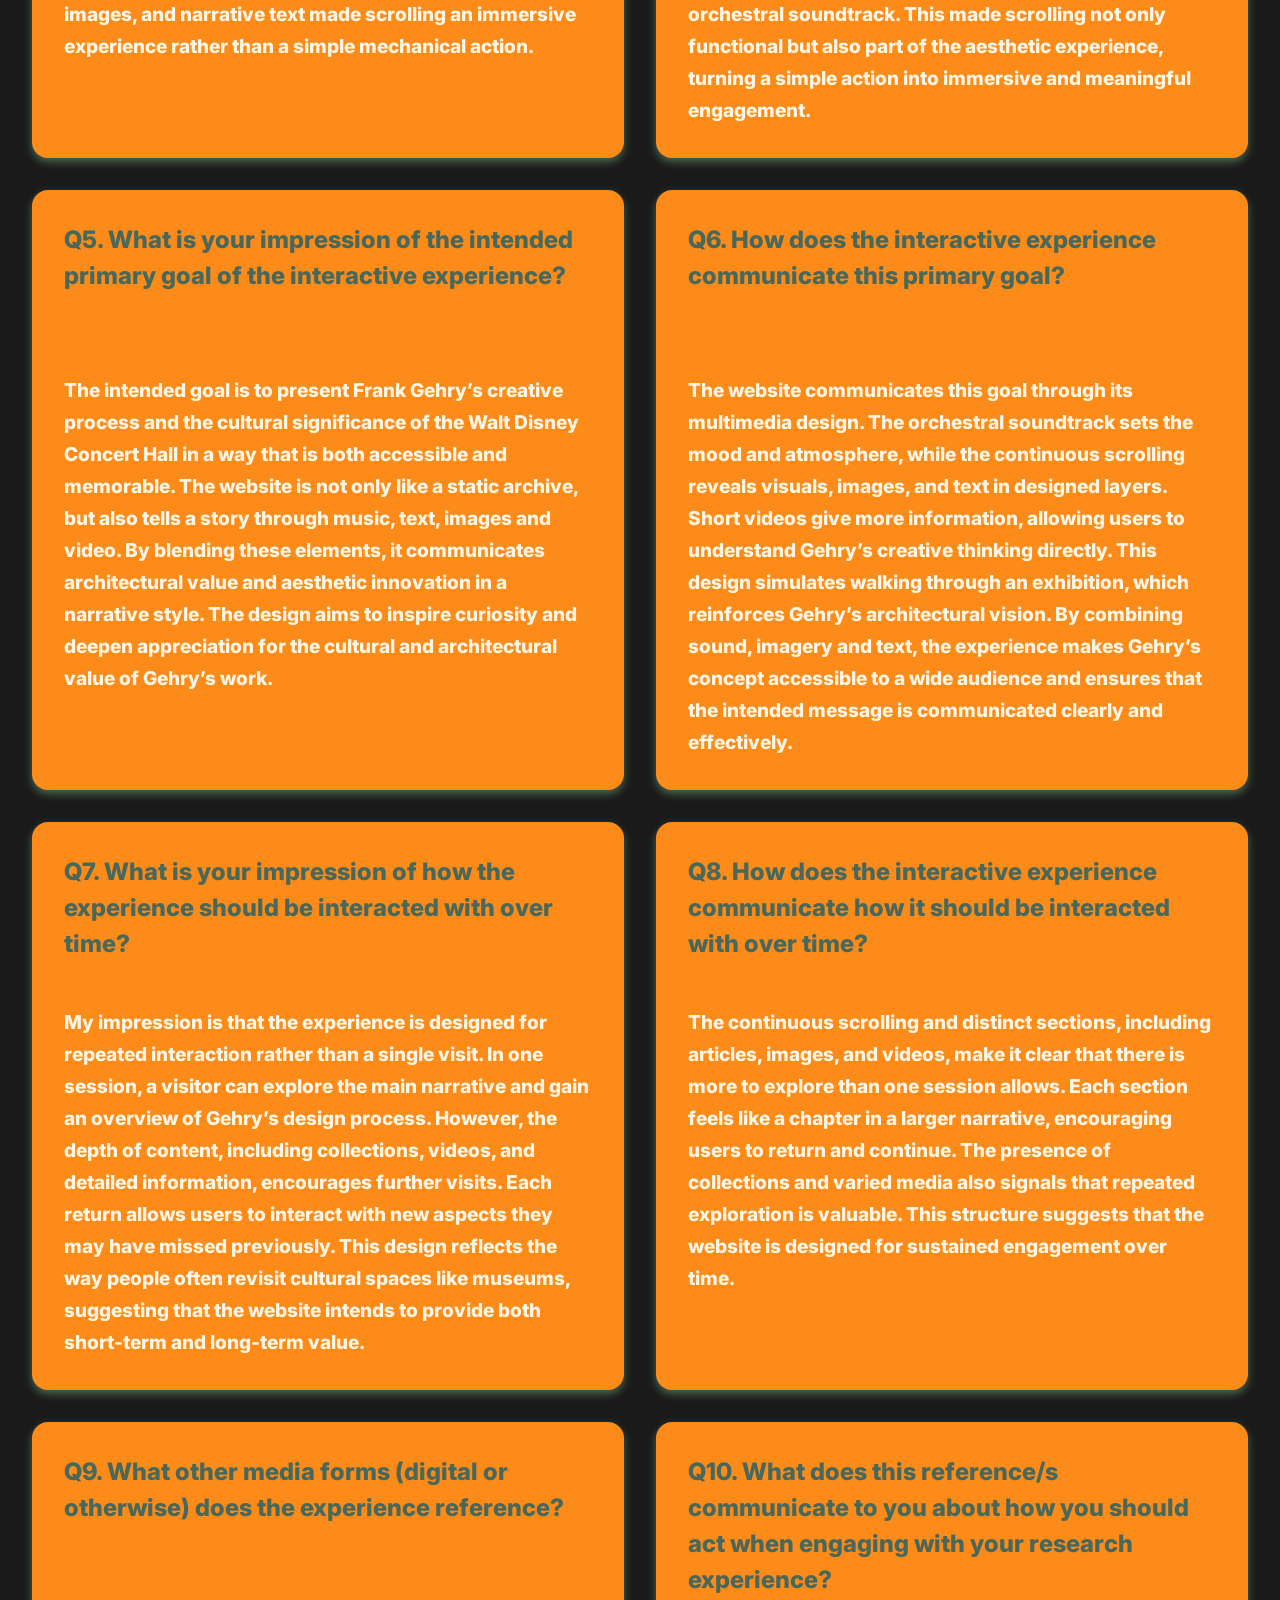
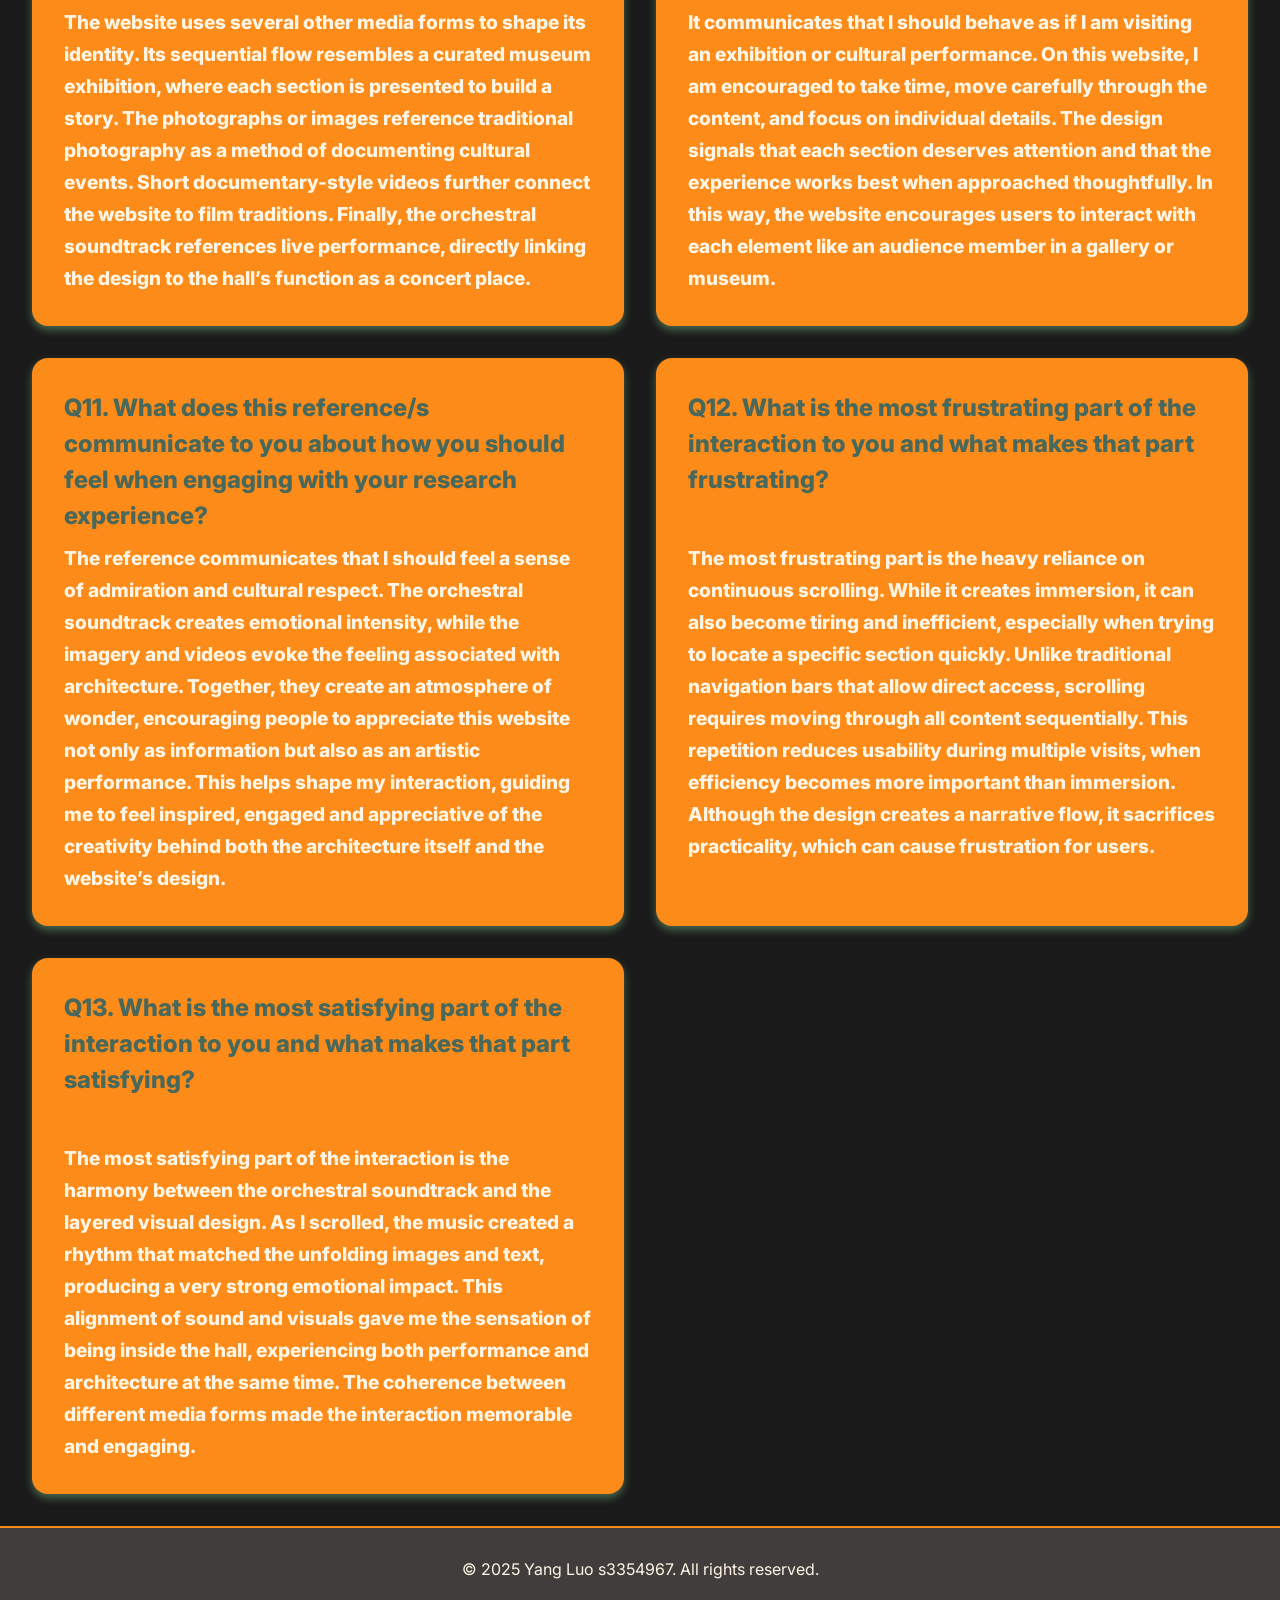
==== commit 8159e89f: "update css update css" ====
--- a/assignment1/index.html
+++ b/assignment1/index.html
@@ -13,15 +13,15 @@
       href="https://cdnjs.cloudflare.com/ajax/libs/font-awesome/6.4.0/css/all.min.css"
     />
     <link rel="stylesheet" href="style.css" />
-    <link rel="apple-touch-icon" sizes="180x180" href="apple-touch-icon.png" />
-    <link rel="icon" type="image/png" sizes="32x32" href="favicon-32x32.png" />
-    <link rel="icon" type="image/png" sizes="16x16" href="favicon-16x16.png" />
+    <link rel="apple-touch-icon" sizes="180x180" href="/apple-touch-icon.png" />
+    <link rel="icon" type="image/png" sizes="32x32" href="/favicon-32x32.png" />
+    <link rel="icon" type="image/png" sizes="16x16" href="/favicon-16x16.png" />
     <link rel="manifest" href="/site.webmanifest" />
   </head>
   <body>
     <h1>A1 - Interactive Experience Research Project</h1>
     <!-- Figure: shows a screenshot and a caption with the souce link.
-         This explains the context of my assignment -->
+         This explains the context of my assignment.-->
     <figure class="cover">
       <img src="images/img1.png" alt="website" />
       <figcaption>
@@ -32,7 +32,10 @@
       </figcaption>
     </figure>
     <!-- Container for all question-and-answer cards, 
-             I use Grid for responsive layout -->
+             I use Grid for responsive layout. 
+             Card layout separates each Q&A into its own block. 
+   This improves readability, avoids long text blocks, 
+   and stays responsive on different screen sizes. -->
     <div class="container">
       <section class="card">
         <h2>
--- a/assignment1/style.css
+++ b/assignment1/style.css
@@ -1,3 +1,4 @@
+/* I chose a card layout because it makes the questions and answers clear and easy to follow. Each card separates the content into a small section, which improves readability and avoids overwhelming the reader. It also looks neat and organised, helping users focus on one idea at a time. The design is responsive, so the cards adjust well on different screen sizes, keeping the page simple and user-friendly. */
 /* I chose black and orange as my main colour scheme because it connects directly 
 to the visual identity of the Gehry Getty website. The black background 
 references the immersive concert hall environment, while the orange accent 
@@ -48,7 +49,7 @@
   padding: 10px;
   background-color: var(--secondary-bg-color);
   border-radius: 8px;
-  box-shadow: 0 4px 8px rgba(0, 0, 0, 0.1);
+  box-shadow: 0 4px 8px rgba(238, 154, 58, 0.419);
 }
 
 /* Fixed height and object-fit to keep the image tidy on the screen   */
